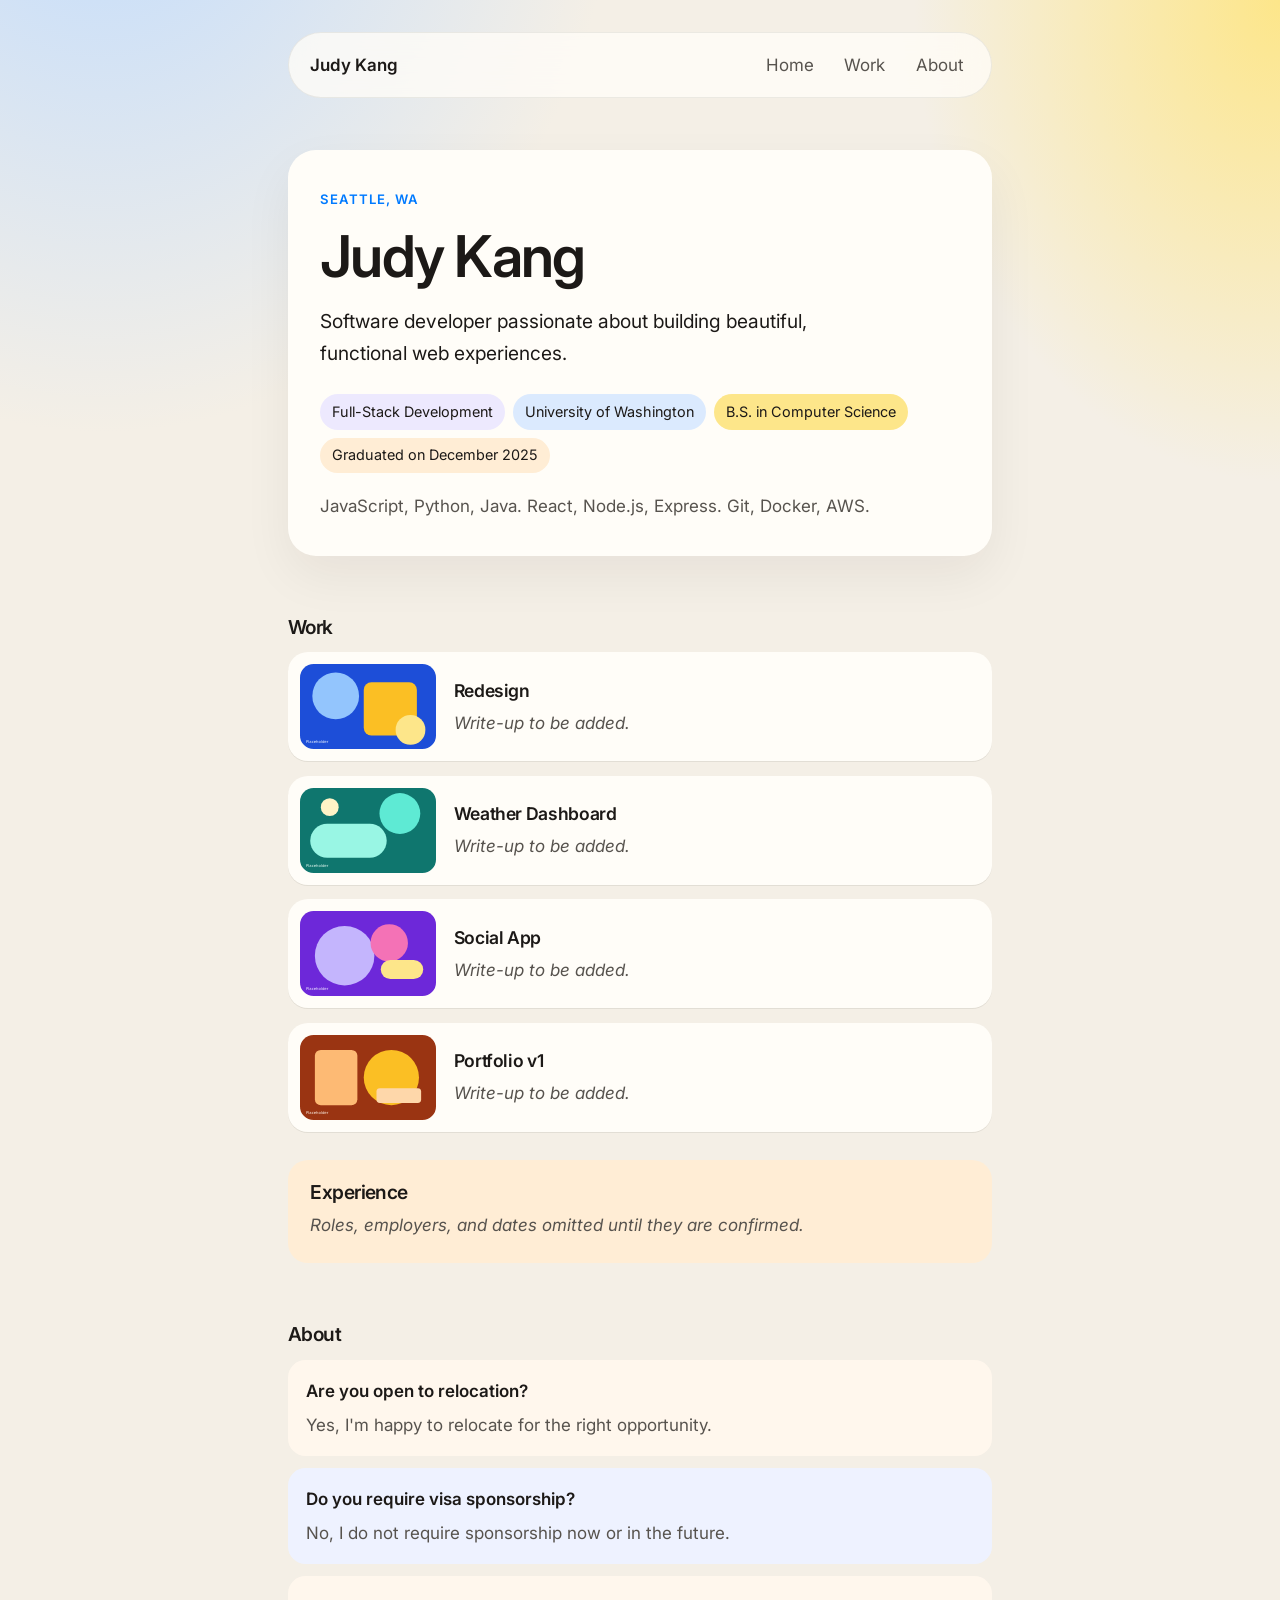
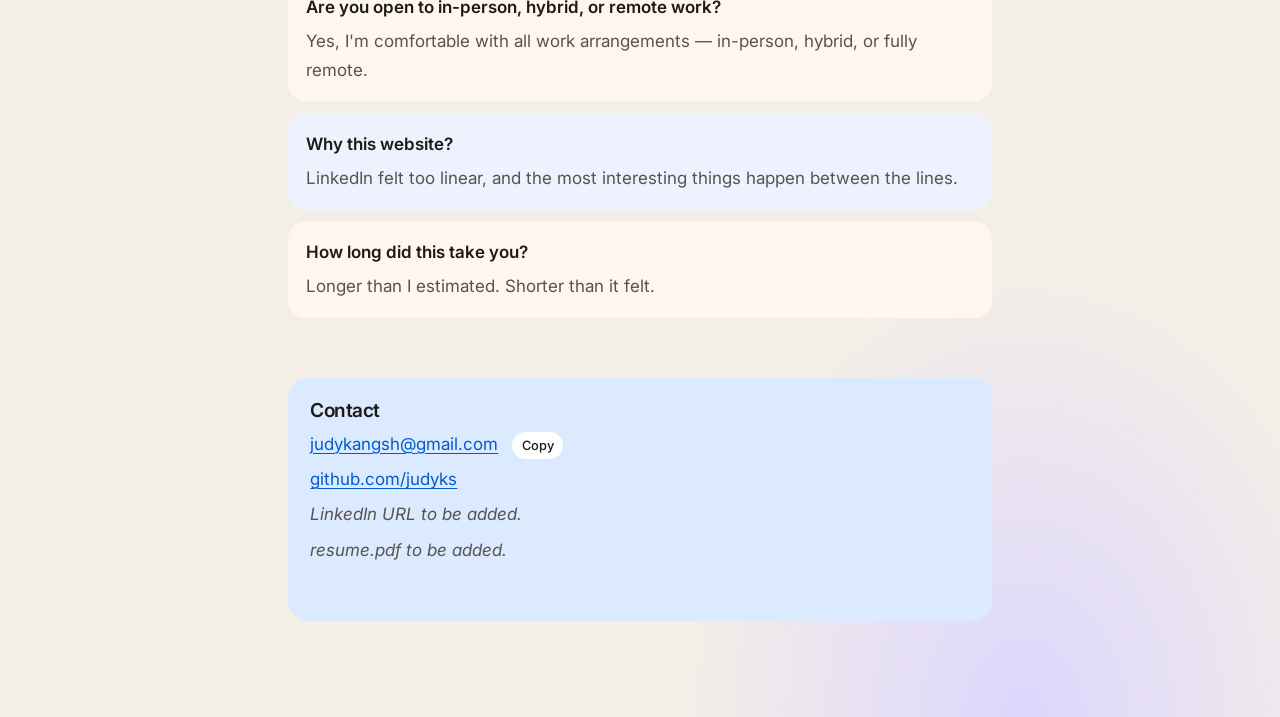
==== index.html @ c310ac26 "Warm the editorial page with color, motion, and local placeholders Add abstract local SVGs (labeled " ====
<!DOCTYPE html>
<html lang="en">
<head>
  <meta charset="UTF-8">
  <meta name="viewport" content="width=device-width, initial-scale=1.0">
  <meta name="description" content="Judy Kang — Software developer passionate about building beautiful, functional web experiences.">
  <meta property="og:title" content="Judy Kang">
  <meta property="og:description" content="Software developer passionate about building beautiful, functional web experiences.">
  <meta property="og:type" content="website">
  <link rel="icon" href="data:image/svg+xml,<svg xmlns='http://www.w3.org/2000/svg' viewBox='0 0 100 100'><text y='.82em' font-size='88' font-family='system-ui,sans-serif'>J</text></svg>">
  <title>Judy Kang</title>
  <link rel="preconnect" href="https://fonts.googleapis.com">
  <link rel="preconnect" href="https://fonts.gstatic.com" crossorigin>
  <link href="https://fonts.googleapis.com/css2?family=Inter:wght@400;500;600&display=swap" rel="stylesheet">
  <link rel="stylesheet" href="style.css">
</head>
<body>
  <a class="skip-link" href="#main">Skip to content</a>
  <div class="page-shell">
    <header class="site-header">
      <a class="site-logo" href="#home">Judy Kang</a>
      <nav class="site-nav" aria-label="Primary">
        <a href="#home">Home</a>
        <a href="#work">Work</a>
        <a href="#about">About</a>
      </nav>
    </header>

    <main id="main">
      <section id="home" class="section hero" aria-labelledby="hero-name">
        <p class="eyebrow">Seattle, WA</p>
        <h1 id="hero-name">Judy Kang</h1>
        <p class="lede">Software developer passionate about building beautiful, functional web experiences.</p>
        <ul class="chips" aria-label="Focus and education">
          <li>Full-Stack Development</li>
          <li>University of Washington</li>
          <li>B.S. in Computer Science</li>
          <li>Graduated on December 2025</li>
        </ul>
        <p class="bio-line">JavaScript, Python, Java. React, Node.js, Express. Git, Docker, AWS.</p>
      </section>

      <section id="work" class="section" aria-labelledby="work-heading">
        <h2 id="work-heading">Work</h2>
        <ul class="project-list">
          <li>
            <a class="project-row" href="projects/redesign.html">
              <img src="images/placeholder-redesign.svg" alt="Placeholder for Redesign" width="640" height="400">
              <span>
                <strong>Redesign</strong>
                <em class="empty-slot">Write-up to be added.</em>
              </span>
            </a>
          </li>
          <li>
            <a class="project-row" href="projects/weather-dashboard.html">
              <img src="images/placeholder-weather.svg" alt="Placeholder for Weather Dashboard" width="640" height="400">
              <span>
                <strong>Weather Dashboard</strong>
                <em class="empty-slot">Write-up to be added.</em>
              </span>
            </a>
          </li>
          <li>
            <a class="project-row" href="projects/social-app.html">
              <img src="images/placeholder-social.svg" alt="Placeholder for Social App" width="640" height="400">
              <span>
                <strong>Social App</strong>
                <em class="empty-slot">Write-up to be added.</em>
              </span>
            </a>
          </li>
          <li>
            <a class="project-row" href="projects/portfolio-v1.html">
              <img src="images/placeholder-portfolio.svg" alt="Placeholder for Portfolio v1" width="640" height="400">
              <span>
                <strong>Portfolio v1</strong>
                <em class="empty-slot">Write-up to be added.</em>
              </span>
            </a>
          </li>
        </ul>

        <div id="experience" class="panel panel-amber">
          <h2>Experience</h2>
          <p class="empty-slot">Roles, employers, and dates omitted until they are confirmed.</p>
        </div>
      </section>

      <section id="about" class="section" aria-labelledby="about-heading">
        <h2 id="about-heading">About</h2>
        <dl class="faq">
          <div>
            <dt>Are you open to relocation?</dt>
            <dd>Yes, I'm happy to relocate for the right opportunity.</dd>
          </div>
          <div>
            <dt>Do you require visa sponsorship?</dt>
            <dd>No, I do not require sponsorship now or in the future.</dd>
          </div>
          <div>
            <dt>Are you open to in-person, hybrid, or remote work?</dt>
            <dd>Yes, I'm comfortable with all work arrangements — in-person, hybrid, or fully remote.</dd>
          </div>
          <div>
            <dt>Why this website?</dt>
            <dd>LinkedIn felt too linear, and the most interesting things happen between the lines.</dd>
          </div>
          <div>
            <dt>How long did this take you?</dt>
            <dd>Longer than I estimated. Shorter than it felt.</dd>
          </div>
        </dl>
      </section>

      <section id="contact" class="section" aria-labelledby="contact-heading">
        <div class="panel panel-blue">
          <h2 id="contact-heading">Contact</h2>
          <p>
            <a href="mailto:judykangsh@gmail.com">judykangsh@gmail.com</a>
            <button type="button" class="copy-btn" data-copy="judykangsh@gmail.com">Copy</button>
          </p>
          <p><a href="https://github.com/judyks">github.com/judyks</a></p>
          <p class="empty-slot">LinkedIn URL to be added.</p>
          <p class="empty-slot">resume.pdf to be added.</p>
          <p class="copy-status" id="copy-status" role="status" aria-live="polite"></p>
        </div>
      </section>
    </main>
  </div>
  <script src="script.js"></script>
</body>
</html>
---- style.css ----
:root {
  --bg: #f4efe6;
  --paper: #fffdf8;
  --ink: #1c1917;
  --muted: #57534e;
  --accent: #007aff;
  --slot: #57534e;
  --line: rgba(28, 25, 23, 0.08);
  --page: 44rem;
  --blue: #dbeafe;
  --gold: #fde68a;
  --lilac: #ede9fe;
  --peach: #ffedd5;
}

*,
*::before,
*::after {
  box-sizing: border-box;
}

html {
  scroll-behavior: smooth;
  scroll-padding-top: 1.5rem;
}

body {
  margin: 0;
  min-height: 100vh;
  color: var(--ink);
  background:
    radial-gradient(ellipse 70% 46% at 8% -8%, #bfdbfe 0%, transparent 58%),
    radial-gradient(ellipse 55% 40% at 100% 0%, #fde68a 0%, transparent 52%),
    radial-gradient(ellipse 50% 36% at 80% 100%, #ddd6fe 0%, transparent 55%),
    var(--bg);
  font-family: Inter, -apple-system, BlinkMacSystemFont, "Segoe UI", system-ui, sans-serif;
  font-size: 1.0625rem;
  font-weight: 400;
  line-height: 1.7;
  -webkit-font-smoothing: antialiased;
}

.page-shell {
  width: min(var(--page), calc(100% - 2.5rem));
  margin: 0 auto;
  padding: 2rem 0 6rem;
}

a {
  color: var(--accent);
  text-decoration-thickness: 1px;
  text-underline-offset: 0.16em;
}

a:hover {
  text-decoration-thickness: 2px;
}

:focus-visible {
  outline: 2px solid var(--accent);
  outline-offset: 3px;
}

.skip-link {
  position: absolute;
  left: 1rem;
  top: 0;
  z-index: 20;
  padding: 0.4rem 0.65rem;
  background: var(--paper);
  color: var(--ink);
  transform: translateY(-160%);
}

.skip-link:focus {
  transform: translateY(0.75rem);
}

.site-header {
  display: flex;
  align-items: center;
  justify-content: space-between;
  gap: 1rem 1.5rem;
  margin-bottom: 3.25rem;
  padding: 0.7rem 0.85rem;
  border: 1px solid var(--line);
  border-radius: 999px;
  background: rgba(255, 253, 248, 0.78);
  backdrop-filter: blur(16px);
}

.site-logo {
  padding-left: 0.45rem;
  color: var(--ink);
  font-weight: 600;
  text-decoration: none;
}

.site-logo:hover {
  color: var(--accent);
}

.site-nav {
  display: flex;
  flex-wrap: wrap;
  gap: 0.2rem;
}

.site-nav a {
  padding: 0.4rem 0.85rem;
  border-radius: 999px;
  color: var(--muted);
  text-decoration: none;
}

.site-nav a:hover,
.site-nav a[aria-current="page"] {
  background: var(--blue);
  color: var(--ink);
}

.section + .section {
  margin-top: 3.75rem;
}

h1,
h2 {
  margin: 0 0 0.85rem;
  font-size: 1.2rem;
  font-weight: 600;
  letter-spacing: -0.03em;
  line-height: 1.2;
}

h1 {
  font-size: clamp(2.4rem, 7vw, 3.6rem);
}

.hero {
  padding: 2.4rem 2rem 2.2rem;
  border-radius: 1.75rem;
  background:
    linear-gradient(180deg, rgba(255, 253, 248, 0.4), rgba(255, 253, 248, 0.9)),
    var(--paper);
  box-shadow: 0 20px 50px rgba(28, 25, 23, 0.06);
}

.eyebrow {
  margin: 0 0 0.7rem;
  color: var(--accent);
  font-size: 0.82rem;
  font-weight: 600;
  letter-spacing: 0.08em;
  text-transform: uppercase;
}

.lede {
  margin: 0 0 1.5rem;
  max-width: 32rem;
  font-size: 1.2rem;
}

.chips {
  display: flex;
  flex-wrap: wrap;
  gap: 0.5rem;
  margin: 0 0 1.15rem;
  padding: 0;
  list-style: none;
}

.chips li {
  padding: 0.35rem 0.75rem;
  border-radius: 999px;
  background: var(--lilac);
  color: var(--ink);
  font-size: 0.9rem;
}

.chips li:nth-child(2) {
  background: var(--blue);
}

.chips li:nth-child(3) {
  background: var(--gold);
}

.chips li:nth-child(4) {
  background: var(--peach);
}

.bio-line {
  margin: 0;
  color: var(--muted);
}

.project-list {
  list-style: none;
  display: grid;
  gap: 0.9rem;
  margin: 0 0 1.75rem;
  padding: 0;
}

.project-row {
  display: grid;
  grid-template-columns: 8.5rem minmax(0, 1fr);
  gap: 1.1rem;
  align-items: center;
  padding: 0.75rem;
  border-radius: 1.25rem;
  background: var(--paper);
  box-shadow: 0 1px 0 var(--line);
  text-decoration: none;
  color: inherit;
}

.project-row img {
  display: block;
  width: 100%;
  height: auto;
  aspect-ratio: 8 / 5;
  object-fit: cover;
  border-radius: 0.85rem;
  overflow: hidden;
}

.project-row strong {
  display: block;
  font-size: 1.1rem;
  font-weight: 600;
  letter-spacing: -0.02em;
}

.project-row .empty-slot {
  display: block;
  margin-top: 0.2rem;
}

.project-row:hover {
  text-decoration: none;
}

.empty-slot {
  margin: 0;
  color: var(--slot);
  font-style: italic;
  font-weight: 400;
}

.panel {
  padding: 1.35rem 1.4rem 1.45rem;
  border-radius: 1.25rem;
}

.panel h2 {
  margin-bottom: 0.45rem;
}

.panel-amber {
  background: var(--peach);
}

.panel-blue {
  background: var(--blue);
}

.panel-blue a {
  color: #005bcc;
}

.faq {
  display: grid;
  gap: 0.75rem;
  margin: 0;
}

.faq > div {
  padding: 1.05rem 1.15rem;
  border-radius: 1.1rem;
  background: var(--paper);
}

.faq > div:nth-child(odd) {
  background: #fff7ed;
}

.faq > div:nth-child(even) {
  background: #eef2ff;
}

.faq dt {
  margin: 0 0 0.3rem;
  font-weight: 600;
}

.faq dd {
  margin: 0;
  color: var(--muted);
}

#contact p {
  margin: 0 0 0.4rem;
}

.copy-btn {
  margin-left: 0.55rem;
  padding: 0.15rem 0.6rem;
  border: 0;
  border-radius: 999px;
  background: #fff;
  color: var(--ink);
  font: inherit;
  font-size: 0.8rem;
  font-weight: 500;
  cursor: pointer;
}

.copy-btn:hover,
.copy-btn.copied {
  background: var(--gold);
}

.copy-status {
  min-height: 1.4em;
  margin-top: 0.65rem;
  color: var(--muted);
  font-size: 0.9rem;
}

.project-page .kicker {
  margin: 0 0 0.65rem;
  color: var(--muted);
  font-size: 0.9rem;
}

.project-page .kicker a {
  color: inherit;
  text-decoration: none;
}

.project-page .kicker a:hover {
  color: var(--accent);
}

.project-hero {
  overflow: hidden;
  margin: 0 0 1.5rem;
  border-radius: 1.35rem;
  box-shadow: 0 16px 40px rgba(28, 25, 23, 0.08);
}

.project-hero img {
  display: block;
  width: 100%;
  height: auto;
}

.back-link {
  display: inline-block;
  margin-top: 2rem;
}

@media (max-width: 640px) {
  .page-shell {
    width: min(var(--page), calc(100% - 1.5rem));
    padding-top: 1.15rem;
  }

  .site-header {
    padding: 0.55rem 0.6rem;
    margin-bottom: 1.75rem;
  }

  .hero {
    padding: 1.5rem 1.15rem 1.4rem;
  }

  .project-row {
    grid-template-columns: 1fr;
  }

  .section + .section {
    margin-top: 2.5rem;
  }
}

@media (prefers-reduced-motion: no-preference) {
  @view-transition {
    navigation: auto;
  }

  ::view-transition-old(root) {
    animation: fade-out 180ms ease both;
  }

  ::view-transition-new(root) {
    animation: fade-in 280ms ease both;
  }

  body.page-enter .hero,
  body.page-enter .section,
  body.page-enter .project-page {
    animation: rise 0.65s ease both;
  }

  body.page-enter #work {
    animation-delay: 0.08s;
  }

  body.page-enter #about {
    animation-delay: 0.14s;
  }

  body.page-enter #contact {
    animation-delay: 0.2s;
  }

  body.page-leave {
    animation: fade-out 160ms ease forwards;
  }

  .project-row {
    transition: transform 0.28s ease, box-shadow 0.28s ease;
  }

  .project-row:hover {
    transform: translateY(-4px);
    box-shadow: 0 16px 32px rgba(28, 25, 23, 0.1);
  }

  .project-row img {
    transition: transform 0.45s ease;
  }

  .project-row:hover img {
    transform: scale(1.04);
  }
}

@media (prefers-reduced-motion: reduce) {
  html {
    scroll-behavior: auto;
  }

  *,
  *::before,
  *::after {
    animation: none !important;
    transition: none !important;
  }
}

@keyframes rise {
  from {
    opacity: 0;
    transform: translateY(16px);
  }

  to {
    opacity: 1;
    transform: none;
  }
}

@keyframes fade-in {
  from {
    opacity: 0;
  }

  to {
    opacity: 1;
  }
}

@keyframes fade-out {
  from {
    opacity: 1;
  }

  to {
    opacity: 0;
  }
}
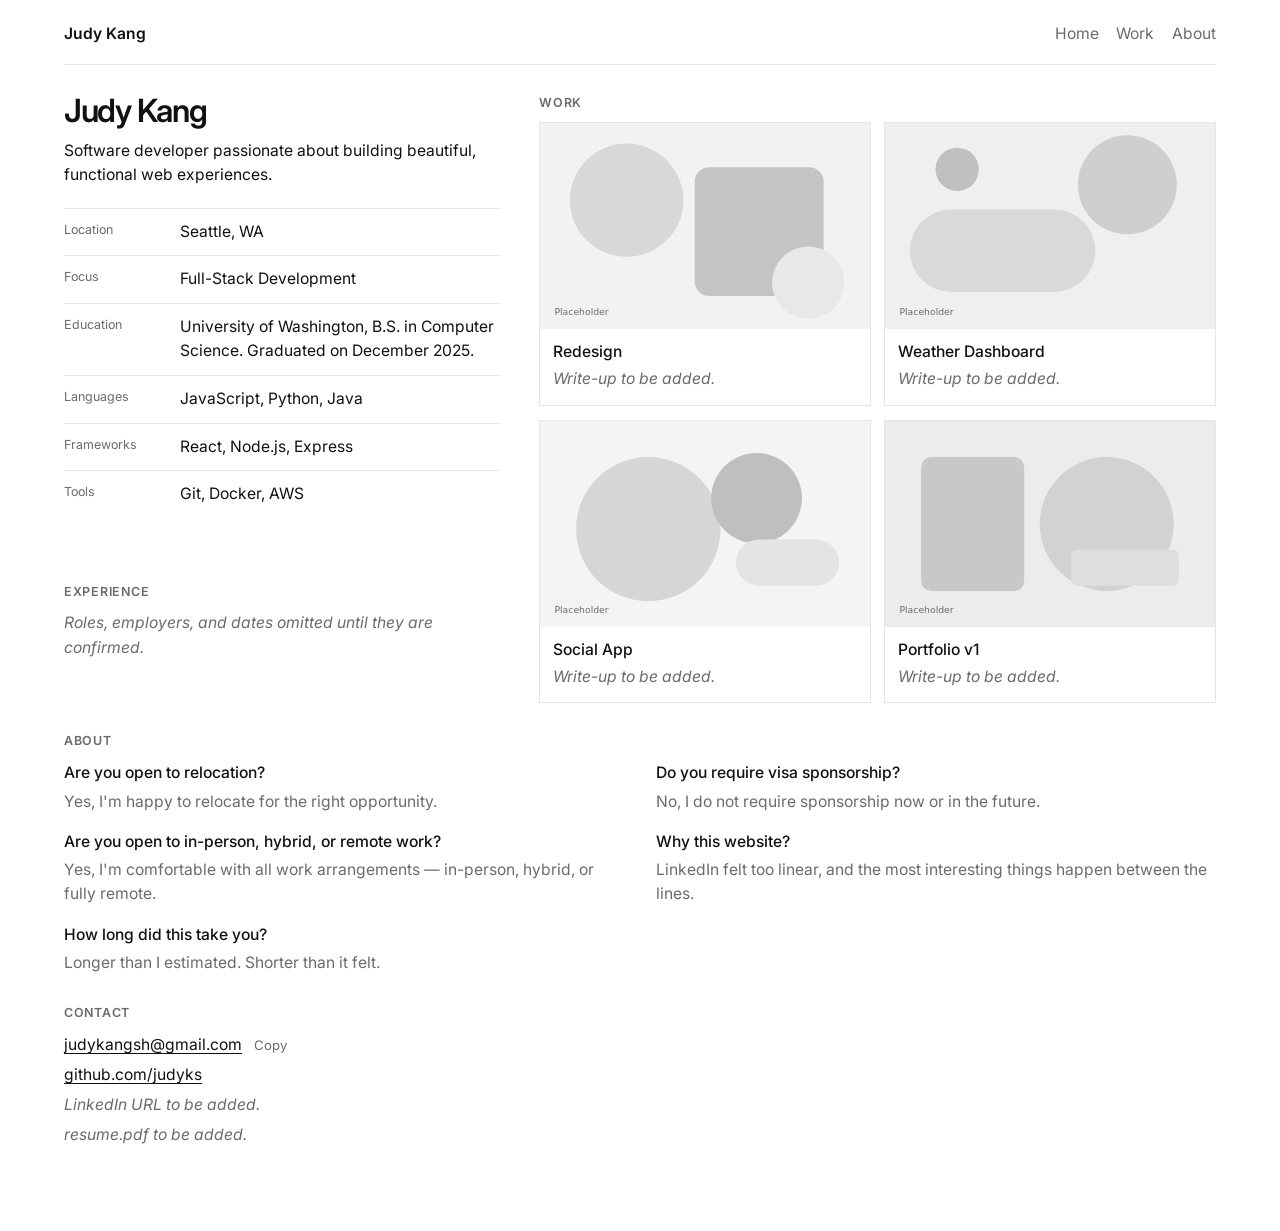
==== commit dd61e6b6: "Restyle the editorial page as a grey dashboard Use a two-column layout and a white/grey palette clos" ====
--- a/index.html
+++ b/index.html
@@ -16,118 +16,134 @@
 </head>
 <body>
   <a class="skip-link" href="#main">Skip to content</a>
-  <div class="page-shell">
-    <header class="site-header">
-      <a class="site-logo" href="#home">Judy Kang</a>
-      <nav class="site-nav" aria-label="Primary">
-        <a href="#home">Home</a>
-        <a href="#work">Work</a>
-        <a href="#about">About</a>
-      </nav>
-    </header>
 
-    <main id="main">
-      <section id="home" class="section hero" aria-labelledby="hero-name">
-        <p class="eyebrow">Seattle, WA</p>
-        <h1 id="hero-name">Judy Kang</h1>
-        <p class="lede">Software developer passionate about building beautiful, functional web experiences.</p>
-        <ul class="chips" aria-label="Focus and education">
-          <li>Full-Stack Development</li>
-          <li>University of Washington</li>
-          <li>B.S. in Computer Science</li>
-          <li>Graduated on December 2025</li>
-        </ul>
-        <p class="bio-line">JavaScript, Python, Java. React, Node.js, Express. Git, Docker, AWS.</p>
-      </section>
+  <header class="site-header">
+    <a class="site-logo" href="#home">Judy Kang</a>
+    <nav class="site-nav" aria-label="Primary">
+      <a href="#home">Home</a>
+      <a href="#work">Work</a>
+      <a href="#about">About</a>
+    </nav>
+  </header>
 
-      <section id="work" class="section" aria-labelledby="work-heading">
-        <h2 id="work-heading">Work</h2>
-        <ul class="project-list">
-          <li>
-            <a class="project-row" href="projects/redesign.html">
-              <img src="images/placeholder-redesign.svg" alt="Placeholder for Redesign" width="640" height="400">
-              <span>
-                <strong>Redesign</strong>
-                <em class="empty-slot">Write-up to be added.</em>
-              </span>
-            </a>
-          </li>
-          <li>
-            <a class="project-row" href="projects/weather-dashboard.html">
-              <img src="images/placeholder-weather.svg" alt="Placeholder for Weather Dashboard" width="640" height="400">
-              <span>
-                <strong>Weather Dashboard</strong>
-                <em class="empty-slot">Write-up to be added.</em>
-              </span>
-            </a>
-          </li>
-          <li>
-            <a class="project-row" href="projects/social-app.html">
-              <img src="images/placeholder-social.svg" alt="Placeholder for Social App" width="640" height="400">
-              <span>
-                <strong>Social App</strong>
-                <em class="empty-slot">Write-up to be added.</em>
-              </span>
-            </a>
-          </li>
-          <li>
-            <a class="project-row" href="projects/portfolio-v1.html">
-              <img src="images/placeholder-portfolio.svg" alt="Placeholder for Portfolio v1" width="640" height="400">
-              <span>
-                <strong>Portfolio v1</strong>
-                <em class="empty-slot">Write-up to be added.</em>
-              </span>
-            </a>
-          </li>
-        </ul>
+  <main id="main" class="dash">
+    <section id="home" class="dash-intro" aria-labelledby="hero-name">
+      <h1 id="hero-name">Judy Kang</h1>
+      <p class="lede">Software developer passionate about building beautiful, functional web experiences.</p>
+      <dl class="facts">
+        <div>
+          <dt>Location</dt>
+          <dd>Seattle, WA</dd>
+        </div>
+        <div>
+          <dt>Focus</dt>
+          <dd>Full-Stack Development</dd>
+        </div>
+        <div>
+          <dt>Education</dt>
+          <dd>University of Washington, B.S. in Computer Science. Graduated on December 2025.</dd>
+        </div>
+        <div>
+          <dt>Languages</dt>
+          <dd>JavaScript, Python, Java</dd>
+        </div>
+        <div>
+          <dt>Frameworks</dt>
+          <dd>React, Node.js, Express</dd>
+        </div>
+        <div>
+          <dt>Tools</dt>
+          <dd>Git, Docker, AWS</dd>
+        </div>
+      </dl>
+    </section>
 
-        <div id="experience" class="panel panel-amber">
-          <h2>Experience</h2>
-          <p class="empty-slot">Roles, employers, and dates omitted until they are confirmed.</p>
+    <section id="work" class="dash-work" aria-labelledby="work-heading">
+      <h2 id="work-heading">Work</h2>
+      <ul class="project-grid">
+        <li>
+          <a class="project-tile" href="projects/redesign.html">
+            <img src="images/placeholder-redesign.svg" alt="Placeholder for Redesign" width="640" height="400">
+            <span>
+              <strong>Redesign</strong>
+              <em class="empty-slot">Write-up to be added.</em>
+            </span>
+          </a>
+        </li>
+        <li>
+          <a class="project-tile" href="projects/weather-dashboard.html">
+            <img src="images/placeholder-weather.svg" alt="Placeholder for Weather Dashboard" width="640" height="400">
+            <span>
+              <strong>Weather Dashboard</strong>
+              <em class="empty-slot">Write-up to be added.</em>
+            </span>
+          </a>
+        </li>
+        <li>
+          <a class="project-tile" href="projects/social-app.html">
+            <img src="images/placeholder-social.svg" alt="Placeholder for Social App" width="640" height="400">
+            <span>
+              <strong>Social App</strong>
+              <em class="empty-slot">Write-up to be added.</em>
+            </span>
+          </a>
+        </li>
+        <li>
+          <a class="project-tile" href="projects/portfolio-v1.html">
+            <img src="images/placeholder-portfolio.svg" alt="Placeholder for Portfolio v1" width="640" height="400">
+            <span>
+              <strong>Portfolio v1</strong>
+              <em class="empty-slot">Write-up to be added.</em>
+            </span>
+          </a>
+        </li>
+      </ul>
+    </section>
+
+    <section id="experience" class="dash-slot" aria-labelledby="experience-heading">
+      <h2 id="experience-heading">Experience</h2>
+      <p class="empty-slot">Roles, employers, and dates omitted until they are confirmed.</p>
+    </section>
+
+    <section id="about" class="dash-about" aria-labelledby="about-heading">
+      <h2 id="about-heading">About</h2>
+      <dl class="faq">
+        <div>
+          <dt>Are you open to relocation?</dt>
+          <dd>Yes, I'm happy to relocate for the right opportunity.</dd>
         </div>
-      </section>
+        <div>
+          <dt>Do you require visa sponsorship?</dt>
+          <dd>No, I do not require sponsorship now or in the future.</dd>
+        </div>
+        <div>
+          <dt>Are you open to in-person, hybrid, or remote work?</dt>
+          <dd>Yes, I'm comfortable with all work arrangements — in-person, hybrid, or fully remote.</dd>
+        </div>
+        <div>
+          <dt>Why this website?</dt>
+          <dd>LinkedIn felt too linear, and the most interesting things happen between the lines.</dd>
+        </div>
+        <div>
+          <dt>How long did this take you?</dt>
+          <dd>Longer than I estimated. Shorter than it felt.</dd>
+        </div>
+      </dl>
+    </section>
 
-      <section id="about" class="section" aria-labelledby="about-heading">
-        <h2 id="about-heading">About</h2>
-        <dl class="faq">
-          <div>
-            <dt>Are you open to relocation?</dt>
-            <dd>Yes, I'm happy to relocate for the right opportunity.</dd>
-          </div>
-          <div>
-            <dt>Do you require visa sponsorship?</dt>
-            <dd>No, I do not require sponsorship now or in the future.</dd>
-          </div>
-          <div>
-            <dt>Are you open to in-person, hybrid, or remote work?</dt>
-            <dd>Yes, I'm comfortable with all work arrangements — in-person, hybrid, or fully remote.</dd>
-          </div>
-          <div>
-            <dt>Why this website?</dt>
-            <dd>LinkedIn felt too linear, and the most interesting things happen between the lines.</dd>
-          </div>
-          <div>
-            <dt>How long did this take you?</dt>
-            <dd>Longer than I estimated. Shorter than it felt.</dd>
-          </div>
-        </dl>
-      </section>
+    <section id="contact" class="dash-contact" aria-labelledby="contact-heading">
+      <h2 id="contact-heading">Contact</h2>
+      <p>
+        <a href="mailto:judykangsh@gmail.com">judykangsh@gmail.com</a>
+        <button type="button" class="copy-btn" data-copy="judykangsh@gmail.com">Copy</button>
+      </p>
+      <p><a href="https://github.com/judyks">github.com/judyks</a></p>
+      <p class="empty-slot">LinkedIn URL to be added.</p>
+      <p class="empty-slot">resume.pdf to be added.</p>
+      <p class="copy-status" id="copy-status" role="status" aria-live="polite"></p>
+    </section>
+  </main>
 
-      <section id="contact" class="section" aria-labelledby="contact-heading">
-        <div class="panel panel-blue">
-          <h2 id="contact-heading">Contact</h2>
-          <p>
-            <a href="mailto:judykangsh@gmail.com">judykangsh@gmail.com</a>
-            <button type="button" class="copy-btn" data-copy="judykangsh@gmail.com">Copy</button>
-          </p>
-          <p><a href="https://github.com/judyks">github.com/judyks</a></p>
-          <p class="empty-slot">LinkedIn URL to be added.</p>
-          <p class="empty-slot">resume.pdf to be added.</p>
-          <p class="copy-status" id="copy-status" role="status" aria-live="polite"></p>
-        </div>
-      </section>
-    </main>
-  </div>
   <script src="script.js"></script>
 </body>
 </html>
--- a/style.css
+++ b/style.css
@@ -1,16 +1,10 @@
 :root {
-  --bg: #f4efe6;
-  --paper: #fffdf8;
-  --ink: #1c1917;
-  --muted: #57534e;
-  --accent: #007aff;
-  --slot: #57534e;
-  --line: rgba(28, 25, 23, 0.08);
-  --page: 44rem;
-  --blue: #dbeafe;
-  --gold: #fde68a;
-  --lilac: #ede9fe;
-  --peach: #ffedd5;
+  --bg: #ffffff;
+  --ink: #111111;
+  --muted: #6b6b6b;
+  --line: #e6e6e6;
+  --soft: #f5f5f5;
+  --slot: #6b6b6b;
 }
 
 *,
@@ -21,43 +15,32 @@
 
 html {
   scroll-behavior: smooth;
-  scroll-padding-top: 1.5rem;
+  scroll-padding-top: 1.25rem;
 }
 
 body {
   margin: 0;
   min-height: 100vh;
   color: var(--ink);
-  background:
-    radial-gradient(ellipse 70% 46% at 8% -8%, #bfdbfe 0%, transparent 58%),
-    radial-gradient(ellipse 55% 40% at 100% 0%, #fde68a 0%, transparent 52%),
-    radial-gradient(ellipse 50% 36% at 80% 100%, #ddd6fe 0%, transparent 55%),
-    var(--bg);
+  background: var(--bg);
   font-family: Inter, -apple-system, BlinkMacSystemFont, "Segoe UI", system-ui, sans-serif;
-  font-size: 1.0625rem;
-  font-weight: 400;
-  line-height: 1.7;
+  font-size: 0.98rem;
+  line-height: 1.55;
   -webkit-font-smoothing: antialiased;
 }
 
-.page-shell {
-  width: min(var(--page), calc(100% - 2.5rem));
-  margin: 0 auto;
-  padding: 2rem 0 6rem;
-}
-
 a {
-  color: var(--accent);
+  color: var(--ink);
   text-decoration-thickness: 1px;
   text-underline-offset: 0.16em;
 }
 
 a:hover {
-  text-decoration-thickness: 2px;
+  color: var(--muted);
 }
 
 :focus-visible {
-  outline: 2px solid var(--accent);
+  outline: 2px solid var(--ink);
   outline-offset: 3px;
 }
 
@@ -67,7 +50,7 @@
   top: 0;
   z-index: 20;
   padding: 0.4rem 0.65rem;
-  background: var(--paper);
+  background: var(--bg);
   color: var(--ink);
   transform: translateY(-160%);
 }
@@ -78,167 +61,144 @@
 
 .site-header {
   display: flex;
-  align-items: center;
+  align-items: baseline;
   justify-content: space-between;
-  gap: 1rem 1.5rem;
-  margin-bottom: 3.25rem;
-  padding: 0.7rem 0.85rem;
-  border: 1px solid var(--line);
-  border-radius: 999px;
-  background: rgba(255, 253, 248, 0.78);
-  backdrop-filter: blur(16px);
+  gap: 1rem;
+  width: min(72rem, calc(100% - 3rem));
+  margin: 0 auto;
+  padding: 1.35rem 0 1.1rem;
+  border-bottom: 1px solid var(--line);
 }
 
 .site-logo {
-  padding-left: 0.45rem;
-  color: var(--ink);
   font-weight: 600;
   text-decoration: none;
-}
-
-.site-logo:hover {
-  color: var(--accent);
 }
 
 .site-nav {
   display: flex;
   flex-wrap: wrap;
-  gap: 0.2rem;
+  gap: 1.1rem;
 }
 
 .site-nav a {
-  padding: 0.4rem 0.85rem;
-  border-radius: 999px;
   color: var(--muted);
   text-decoration: none;
 }
 
 .site-nav a:hover,
 .site-nav a[aria-current="page"] {
-  background: var(--blue);
-  color: var(--ink);
-}
-
-.section + .section {
-  margin-top: 3.75rem;
-}
+  color: var(--ink);
+}
+
+.dash {
+  width: min(72rem, calc(100% - 3rem));
+  margin: 0 auto;
+  padding: 1.75rem 0 3.5rem;
+  display: grid;
+  grid-template-columns: minmax(16rem, 0.9fr) minmax(0, 1.4fr);
+  grid-template-areas:
+    "intro work"
+    "experience work"
+    "about about"
+    "contact contact";
+  gap: 1.75rem 2.5rem;
+  align-items: start;
+}
+
+.dash-intro { grid-area: intro; }
+.dash-work { grid-area: work; }
+.dash-slot { grid-area: experience; }
+.dash-about { grid-area: about; }
+.dash-contact { grid-area: contact; }
 
 h1,
 h2 {
-  margin: 0 0 0.85rem;
-  font-size: 1.2rem;
+  margin: 0 0 0.65rem;
+  font-size: 0.78rem;
   font-weight: 600;
-  letter-spacing: -0.03em;
-  line-height: 1.2;
+  letter-spacing: 0.06em;
+  text-transform: uppercase;
+  color: var(--muted);
 }
 
 h1 {
-  font-size: clamp(2.4rem, 7vw, 3.6rem);
-}
-
-.hero {
-  padding: 2.4rem 2rem 2.2rem;
-  border-radius: 1.75rem;
-  background:
-    linear-gradient(180deg, rgba(255, 253, 248, 0.4), rgba(255, 253, 248, 0.9)),
-    var(--paper);
-  box-shadow: 0 20px 50px rgba(28, 25, 23, 0.06);
-}
-
-.eyebrow {
-  margin: 0 0 0.7rem;
-  color: var(--accent);
-  font-size: 0.82rem;
-  font-weight: 600;
-  letter-spacing: 0.08em;
-  text-transform: uppercase;
+  font-size: 2rem;
+  letter-spacing: -0.04em;
+  text-transform: none;
+  color: var(--ink);
+  line-height: 1.1;
+  margin-bottom: 0.7rem;
 }
 
 .lede {
-  margin: 0 0 1.5rem;
-  max-width: 32rem;
-  font-size: 1.2rem;
-}
-
-.chips {
-  display: flex;
-  flex-wrap: wrap;
-  gap: 0.5rem;
-  margin: 0 0 1.15rem;
+  margin: 0 0 1.25rem;
+  color: var(--ink);
+}
+
+.facts {
+  margin: 0;
+  display: grid;
+  gap: 0.7rem 0;
+}
+
+.facts > div {
+  display: grid;
+  grid-template-columns: 6.5rem minmax(0, 1fr);
+  gap: 0.75rem;
+  padding-top: 0.7rem;
+  border-top: 1px solid var(--line);
+}
+
+.facts dt {
+  margin: 0;
+  color: var(--muted);
+  font-size: 0.78rem;
+}
+
+.facts dd {
+  margin: 0;
+}
+
+.project-grid {
+  list-style: none;
+  margin: 0;
   padding: 0;
-  list-style: none;
-}
-
-.chips li {
-  padding: 0.35rem 0.75rem;
-  border-radius: 999px;
-  background: var(--lilac);
-  color: var(--ink);
-  font-size: 0.9rem;
-}
-
-.chips li:nth-child(2) {
-  background: var(--blue);
-}
-
-.chips li:nth-child(3) {
-  background: var(--gold);
-}
-
-.chips li:nth-child(4) {
-  background: var(--peach);
-}
-
-.bio-line {
-  margin: 0;
-  color: var(--muted);
-}
-
-.project-list {
-  list-style: none;
-  display: grid;
-  gap: 0.9rem;
-  margin: 0 0 1.75rem;
-  padding: 0;
-}
-
-.project-row {
-  display: grid;
-  grid-template-columns: 8.5rem minmax(0, 1fr);
-  gap: 1.1rem;
-  align-items: center;
-  padding: 0.75rem;
-  border-radius: 1.25rem;
-  background: var(--paper);
-  box-shadow: 0 1px 0 var(--line);
+  display: grid;
+  grid-template-columns: 1fr 1fr;
+  gap: 0.85rem;
+}
+
+.project-tile {
+  display: block;
   text-decoration: none;
   color: inherit;
-}
-
-.project-row img {
+  border: 1px solid var(--line);
+  background: var(--bg);
+}
+
+.project-tile img {
   display: block;
   width: 100%;
   height: auto;
   aspect-ratio: 8 / 5;
   object-fit: cover;
-  border-radius: 0.85rem;
-  overflow: hidden;
-}
-
-.project-row strong {
-  display: block;
-  font-size: 1.1rem;
-  font-weight: 600;
-  letter-spacing: -0.02em;
-}
-
-.project-row .empty-slot {
-  display: block;
-  margin-top: 0.2rem;
-}
-
-.project-row:hover {
-  text-decoration: none;
+  background: var(--soft);
+}
+
+.project-tile span {
+  display: block;
+  padding: 0.7rem 0.8rem 0.85rem;
+}
+
+.project-tile strong {
+  display: block;
+  font-weight: 500;
+}
+
+.project-tile .empty-slot {
+  display: block;
+  margin-top: 0.15rem;
 }
 
 .empty-slot {
@@ -248,50 +208,20 @@
   font-weight: 400;
 }
 
-.panel {
-  padding: 1.35rem 1.4rem 1.45rem;
-  border-radius: 1.25rem;
-}
-
-.panel h2 {
-  margin-bottom: 0.45rem;
-}
-
-.panel-amber {
-  background: var(--peach);
-}
-
-.panel-blue {
-  background: var(--blue);
-}
-
-.panel-blue a {
-  color: #005bcc;
+.dash-slot {
+  padding-top: 0.2rem;
 }
 
 .faq {
-  display: grid;
-  gap: 0.75rem;
-  margin: 0;
-}
-
-.faq > div {
-  padding: 1.05rem 1.15rem;
-  border-radius: 1.1rem;
-  background: var(--paper);
-}
-
-.faq > div:nth-child(odd) {
-  background: #fff7ed;
-}
-
-.faq > div:nth-child(even) {
-  background: #eef2ff;
+  margin: 0;
+  display: grid;
+  grid-template-columns: 1fr 1fr;
+  gap: 1rem 2rem;
 }
 
 .faq dt {
-  margin: 0 0 0.3rem;
-  font-weight: 600;
+  margin: 0 0 0.25rem;
+  font-weight: 500;
 }
 
 .faq dd {
@@ -299,39 +229,43 @@
   color: var(--muted);
 }
 
-#contact p {
-  margin: 0 0 0.4rem;
+.dash-contact p {
+  margin: 0 0 0.35rem;
 }
 
 .copy-btn {
-  margin-left: 0.55rem;
-  padding: 0.15rem 0.6rem;
+  margin-left: 0.5rem;
+  padding: 0;
   border: 0;
-  border-radius: 999px;
-  background: #fff;
-  color: var(--ink);
+  background: none;
+  color: var(--muted);
   font: inherit;
-  font-size: 0.8rem;
-  font-weight: 500;
+  font-size: 0.82rem;
   cursor: pointer;
 }
 
 .copy-btn:hover,
 .copy-btn.copied {
-  background: var(--gold);
+  color: var(--ink);
 }
 
 .copy-status {
-  min-height: 1.4em;
-  margin-top: 0.65rem;
-  color: var(--muted);
-  font-size: 0.9rem;
+  min-height: 1.25em;
+  margin-top: 0.45rem;
+  color: var(--muted);
+  font-size: 0.85rem;
+}
+
+.project-page {
+  width: min(40rem, calc(100% - 3rem));
+  margin: 0 auto;
+  padding: 2rem 0 4rem;
 }
 
 .project-page .kicker {
-  margin: 0 0 0.65rem;
-  color: var(--muted);
-  font-size: 0.9rem;
+  margin: 0 0 0.5rem;
+  color: var(--muted);
+  font-size: 0.85rem;
 }
 
 .project-page .kicker a {
@@ -340,14 +274,16 @@
 }
 
 .project-page .kicker a:hover {
-  color: var(--accent);
+  color: var(--ink);
+}
+
+.project-page h1 {
+  margin-bottom: 1.15rem;
 }
 
 .project-hero {
-  overflow: hidden;
-  margin: 0 0 1.5rem;
-  border-radius: 1.35rem;
-  box-shadow: 0 16px 40px rgba(28, 25, 23, 0.08);
+  margin: 0 0 1.15rem;
+  border: 1px solid var(--line);
 }
 
 .project-hero img {
@@ -358,30 +294,30 @@
 
 .back-link {
   display: inline-block;
-  margin-top: 2rem;
-}
-
-@media (max-width: 640px) {
-  .page-shell {
-    width: min(var(--page), calc(100% - 1.5rem));
-    padding-top: 1.15rem;
-  }
-
-  .site-header {
-    padding: 0.55rem 0.6rem;
-    margin-bottom: 1.75rem;
-  }
-
-  .hero {
-    padding: 1.5rem 1.15rem 1.4rem;
-  }
-
-  .project-row {
+  margin-top: 1.5rem;
+}
+
+@media (max-width: 860px) {
+  .site-header,
+  .dash {
+    width: min(72rem, calc(100% - 2rem));
+  }
+
+  .dash {
     grid-template-columns: 1fr;
-  }
-
-  .section + .section {
-    margin-top: 2.5rem;
+    grid-template-areas:
+      "intro"
+      "work"
+      "experience"
+      "about"
+      "contact";
+    gap: 1.75rem;
+  }
+
+  .project-grid,
+  .faq,
+  .facts > div {
+    grid-template-columns: 1fr;
   }
 }
 
@@ -391,50 +327,29 @@
   }
 
   ::view-transition-old(root) {
-    animation: fade-out 180ms ease both;
+    animation: fade-out 160ms ease both;
   }
 
   ::view-transition-new(root) {
-    animation: fade-in 280ms ease both;
-  }
-
-  body.page-enter .hero,
-  body.page-enter .section,
+    animation: fade-in 240ms ease both;
+  }
+
+  body.page-enter .dash-intro,
+  body.page-enter .dash-work,
   body.page-enter .project-page {
-    animation: rise 0.65s ease both;
-  }
-
-  body.page-enter #work {
-    animation-delay: 0.08s;
-  }
-
-  body.page-enter #about {
-    animation-delay: 0.14s;
-  }
-
-  body.page-enter #contact {
-    animation-delay: 0.2s;
+    animation: rise 0.45s ease;
   }
 
   body.page-leave {
-    animation: fade-out 160ms ease forwards;
-  }
-
-  .project-row {
-    transition: transform 0.28s ease, box-shadow 0.28s ease;
-  }
-
-  .project-row:hover {
-    transform: translateY(-4px);
-    box-shadow: 0 16px 32px rgba(28, 25, 23, 0.1);
-  }
-
-  .project-row img {
-    transition: transform 0.45s ease;
-  }
-
-  .project-row:hover img {
-    transform: scale(1.04);
+    animation: fade-out 140ms ease forwards;
+  }
+
+  .project-tile {
+    transition: border-color 0.2s ease;
+  }
+
+  .project-tile:hover {
+    border-color: #bdbdbd;
   }
 }
 
@@ -453,32 +368,20 @@
 
 @keyframes rise {
   from {
-    opacity: 0;
-    transform: translateY(16px);
+    transform: translateY(8px);
   }
 
   to {
-    opacity: 1;
     transform: none;
   }
 }
 
 @keyframes fade-in {
-  from {
-    opacity: 0;
-  }
-
-  to {
-    opacity: 1;
-  }
+  from { opacity: 0; }
+  to { opacity: 1; }
 }
 
 @keyframes fade-out {
-  from {
-    opacity: 1;
-  }
-
-  to {
-    opacity: 0;
-  }
-}
+  from { opacity: 1; }
+  to { opacity: 0; }
+}
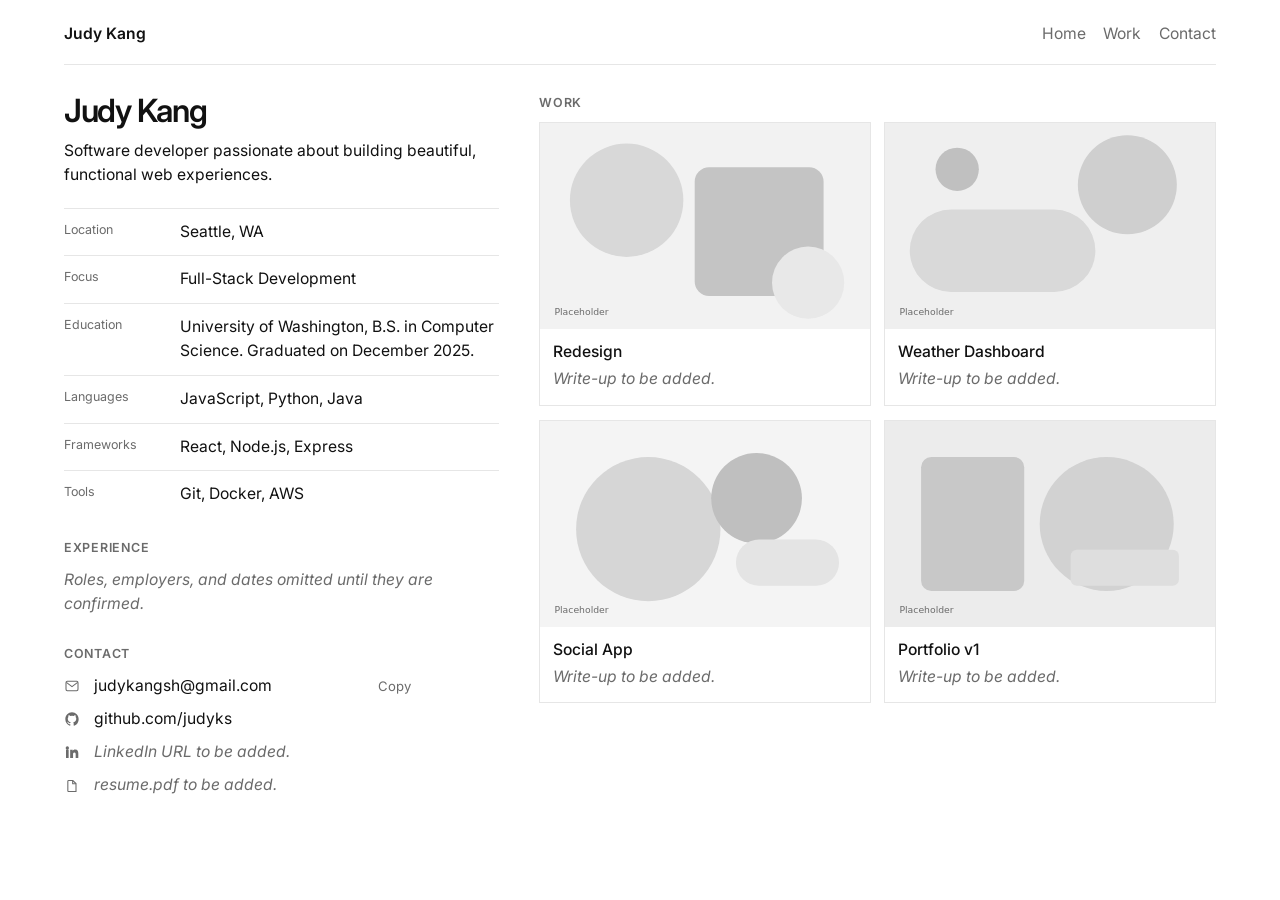
==== commit d1650edf: "Add grey contact icons and drop the About section Keep email, GitHub, and empty LinkedIn/resume slot" ====
--- a/index.html
+++ b/index.html
@@ -22,7 +22,7 @@
     <nav class="site-nav" aria-label="Primary">
       <a href="#home">Home</a>
       <a href="#work">Work</a>
-      <a href="#about">About</a>
+      <a href="#contact">Contact</a>
     </nav>
   </header>
 
@@ -105,41 +105,35 @@
       <p class="empty-slot">Roles, employers, and dates omitted until they are confirmed.</p>
     </section>
 
-    <section id="about" class="dash-about" aria-labelledby="about-heading">
-      <h2 id="about-heading">About</h2>
-      <dl class="faq">
-        <div>
-          <dt>Are you open to relocation?</dt>
-          <dd>Yes, I'm happy to relocate for the right opportunity.</dd>
-        </div>
-        <div>
-          <dt>Do you require visa sponsorship?</dt>
-          <dd>No, I do not require sponsorship now or in the future.</dd>
-        </div>
-        <div>
-          <dt>Are you open to in-person, hybrid, or remote work?</dt>
-          <dd>Yes, I'm comfortable with all work arrangements — in-person, hybrid, or fully remote.</dd>
-        </div>
-        <div>
-          <dt>Why this website?</dt>
-          <dd>LinkedIn felt too linear, and the most interesting things happen between the lines.</dd>
-        </div>
-        <div>
-          <dt>How long did this take you?</dt>
-          <dd>Longer than I estimated. Shorter than it felt.</dd>
-        </div>
-      </dl>
-    </section>
-
     <section id="contact" class="dash-contact" aria-labelledby="contact-heading">
       <h2 id="contact-heading">Contact</h2>
-      <p>
-        <a href="mailto:judykangsh@gmail.com">judykangsh@gmail.com</a>
-        <button type="button" class="copy-btn" data-copy="judykangsh@gmail.com">Copy</button>
-      </p>
-      <p><a href="https://github.com/judyks">github.com/judyks</a></p>
-      <p class="empty-slot">LinkedIn URL to be added.</p>
-      <p class="empty-slot">resume.pdf to be added.</p>
+      <ul class="contact-list">
+        <li>
+          <span class="contact-icon" aria-hidden="true">
+            <svg width="16" height="16" viewBox="0 0 24 24" fill="none"><rect x="3" y="5" width="18" height="14" rx="2" stroke="currentColor" stroke-width="1.6"/><path d="M4 7l8 6 8-6" stroke="currentColor" stroke-width="1.6" stroke-linecap="round" stroke-linejoin="round"/></svg>
+          </span>
+          <a href="mailto:judykangsh@gmail.com">judykangsh@gmail.com</a>
+          <button type="button" class="copy-btn" data-copy="judykangsh@gmail.com">Copy</button>
+        </li>
+        <li>
+          <span class="contact-icon" aria-hidden="true">
+            <svg width="16" height="16" viewBox="0 0 24 24" fill="currentColor"><path d="M12 2C6.48 2 2 6.58 2 12.26c0 4.52 2.87 8.36 6.84 9.72.5.1.68-.22.68-.49 0-.24-.01-.88-.01-1.73-2.78.62-3.37-1.37-3.37-1.37-.45-1.18-1.11-1.5-1.11-1.5-.91-.64.07-.63.07-.63 1 .07 1.53 1.06 1.53 1.06.9 1.57 2.36 1.12 2.94.86.09-.67.35-1.12.63-1.38-2.22-.26-4.56-1.14-4.56-5.07 0-1.12.39-2.03 1.03-2.75-.1-.26-.45-1.3.1-2.71 0 0 .84-.27 2.75 1.05a9.2 9.2 0 015 0c1.91-1.32 2.75-1.05 2.75-1.05.55 1.41.2 2.45.1 2.71.64.72 1.03 1.63 1.03 2.75 0 3.94-2.34 4.8-4.57 5.06.36.32.68.94.68 1.9 0 1.38-.01 2.49-.01 2.83 0 .27.18.6.69.49A10.28 10.28 0 0022 12.26C22 6.58 17.52 2 12 2z"/></svg>
+          </span>
+          <a href="https://github.com/judyks">github.com/judyks</a>
+        </li>
+        <li>
+          <span class="contact-icon" aria-hidden="true">
+            <svg width="16" height="16" viewBox="0 0 24 24" fill="currentColor"><path d="M4.98 3.5A2.5 2.5 0 112.5 6a2.5 2.5 0 012.48-2.5zM3 8.75h3.96V21H3zM9.25 8.75H13v1.67h.06c.52-.98 1.8-2.01 3.7-2.01 3.96 0 4.69 2.6 4.69 5.98V21H17.5v-5.45c0-1.3-.02-2.97-1.81-2.97-1.81 0-2.09 1.41-2.09 2.87V21H9.25z"/></svg>
+          </span>
+          <span class="empty-slot">LinkedIn URL to be added.</span>
+        </li>
+        <li>
+          <span class="contact-icon" aria-hidden="true">
+            <svg width="16" height="16" viewBox="0 0 24 24" fill="none"><path d="M7 3.75h6.2L18 8.4V20.25H7A1.25 1.25 0 015.75 19V5A1.25 1.25 0 017 3.75z" stroke="currentColor" stroke-width="1.6"/><path d="M13 3.75V8.5h5" stroke="currentColor" stroke-width="1.6" stroke-linejoin="round"/></svg>
+          </span>
+          <span class="empty-slot">resume.pdf to be added.</span>
+        </li>
+      </ul>
       <p class="copy-status" id="copy-status" role="status" aria-live="polite"></p>
     </section>
   </main>
--- a/style.css
+++ b/style.css
@@ -100,8 +100,7 @@
   grid-template-areas:
     "intro work"
     "experience work"
-    "about about"
-    "contact contact";
+    "contact work";
   gap: 1.75rem 2.5rem;
   align-items: start;
 }
@@ -109,7 +108,6 @@
 .dash-intro { grid-area: intro; }
 .dash-work { grid-area: work; }
 .dash-slot { grid-area: experience; }
-.dash-about { grid-area: about; }
 .dash-contact { grid-area: contact; }
 
 h1,
@@ -212,25 +210,32 @@
   padding-top: 0.2rem;
 }
 
-.faq {
-  margin: 0;
-  display: grid;
-  grid-template-columns: 1fr 1fr;
-  gap: 1rem 2rem;
-}
-
-.faq dt {
-  margin: 0 0 0.25rem;
-  font-weight: 500;
-}
-
-.faq dd {
-  margin: 0;
-  color: var(--muted);
-}
-
-.dash-contact p {
-  margin: 0 0 0.35rem;
+.contact-list {
+  list-style: none;
+  margin: 0;
+  padding: 0;
+  display: grid;
+  gap: 0.55rem;
+}
+
+.contact-list li {
+  display: grid;
+  grid-template-columns: 1.25rem minmax(0, max-content) auto;
+  align-items: center;
+  gap: 0.65rem;
+}
+
+.contact-icon {
+  display: flex;
+  color: var(--muted);
+}
+
+.contact-list a {
+  text-decoration: none;
+}
+
+.contact-list a:hover {
+  text-decoration: underline;
 }
 
 .copy-btn {
@@ -309,13 +314,11 @@
       "intro"
       "work"
       "experience"
-      "about"
       "contact";
     gap: 1.75rem;
   }
 
   .project-grid,
-  .faq,
   .facts > div {
     grid-template-columns: 1fr;
   }
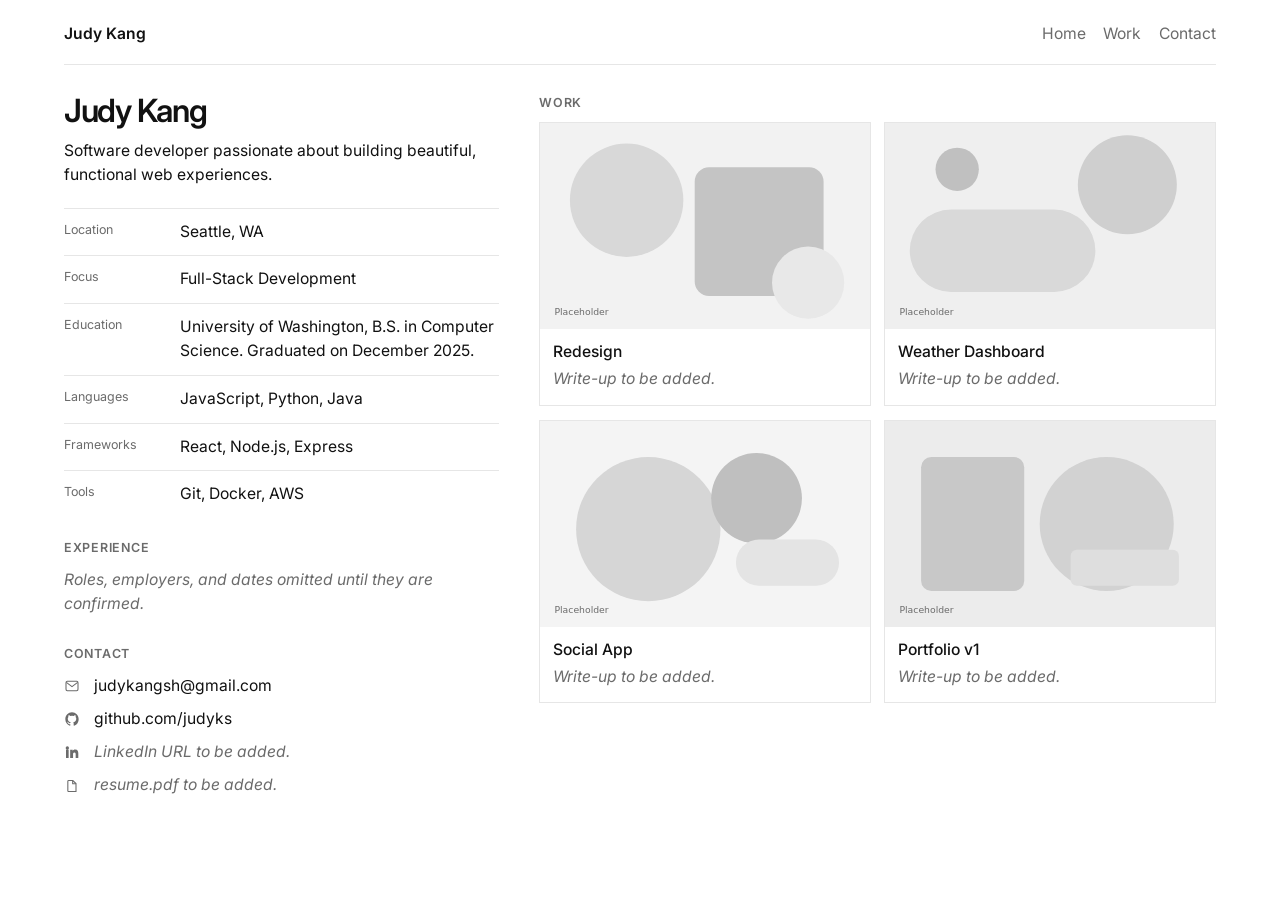
==== commit df596dfa: "Show the email copy control only on hover Keep Copy in the tab order and reveal it on focus so keybo" ====
--- a/index.html
+++ b/index.html
@@ -108,12 +108,12 @@
     <section id="contact" class="dash-contact" aria-labelledby="contact-heading">
       <h2 id="contact-heading">Contact</h2>
       <ul class="contact-list">
-        <li>
+        <li class="contact-email">
           <span class="contact-icon" aria-hidden="true">
             <svg width="16" height="16" viewBox="0 0 24 24" fill="none"><rect x="3" y="5" width="18" height="14" rx="2" stroke="currentColor" stroke-width="1.6"/><path d="M4 7l8 6 8-6" stroke="currentColor" stroke-width="1.6" stroke-linecap="round" stroke-linejoin="round"/></svg>
           </span>
           <a href="mailto:judykangsh@gmail.com">judykangsh@gmail.com</a>
-          <button type="button" class="copy-btn" data-copy="judykangsh@gmail.com">Copy</button>
+          <button type="button" class="copy-btn" data-copy="judykangsh@gmail.com" aria-label="Copy email address">Copy</button>
         </li>
         <li>
           <span class="contact-icon" aria-hidden="true">
--- a/style.css
+++ b/style.css
@@ -239,7 +239,7 @@
 }
 
 .copy-btn {
-  margin-left: 0.5rem;
+  justify-self: start;
   padding: 0;
   border: 0;
   background: none;
@@ -247,10 +247,16 @@
   font: inherit;
   font-size: 0.82rem;
   cursor: pointer;
-}
-
-.copy-btn:hover,
+  opacity: 0;
+  transition: opacity 0.16s ease, color 0.16s ease;
+}
+
+.contact-email:hover .copy-btn,
+.contact-email:focus-within .copy-btn,
+.copy-btn:focus,
+.copy-btn:focus-visible,
 .copy-btn.copied {
+  opacity: 1;
   color: var(--ink);
 }
 
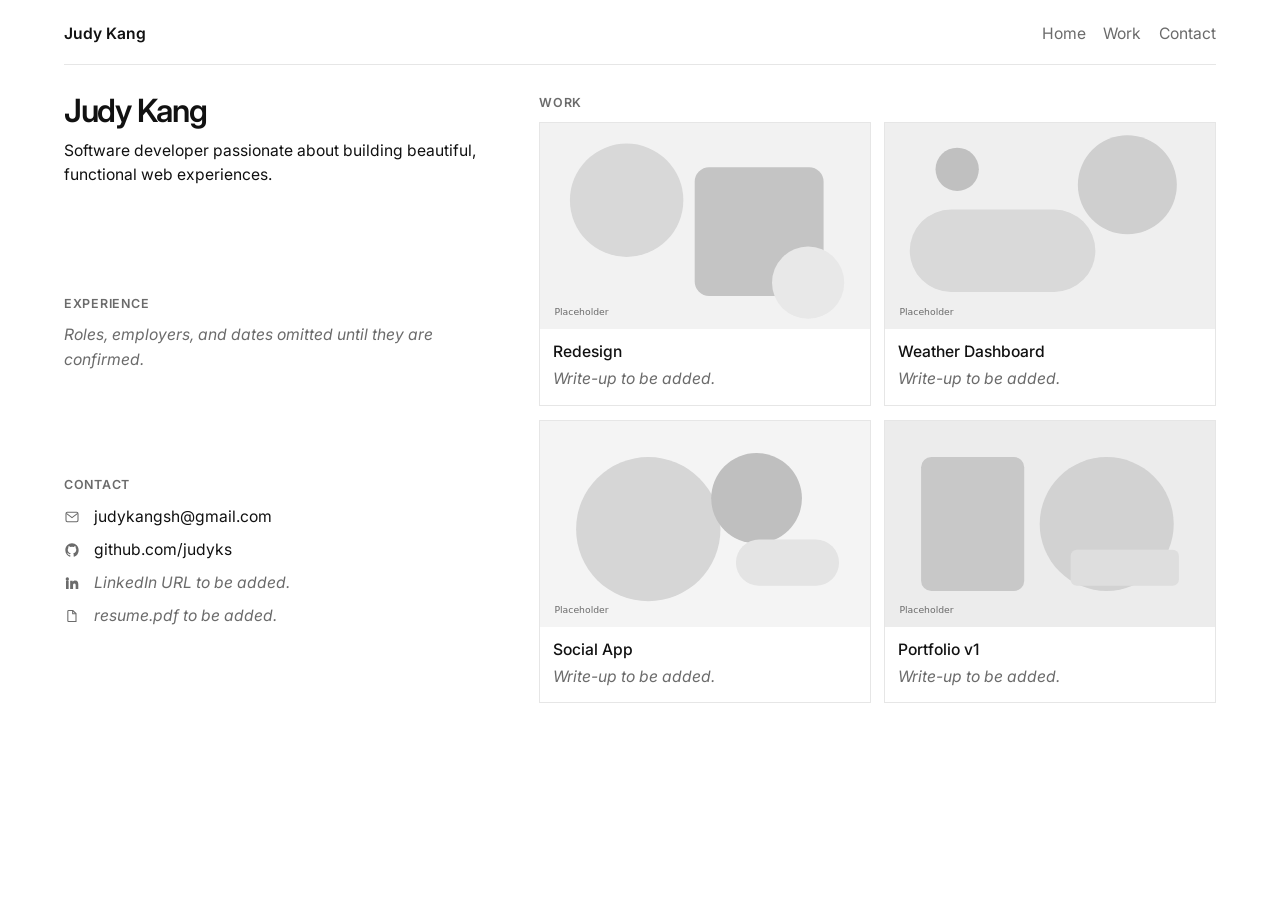
==== commit 8529905b: "Remove the homepage facts list Leave name, one-liner, work grid, and contact. Copy control is alread" ====
--- a/index.html
+++ b/index.html
@@ -30,32 +30,6 @@
     <section id="home" class="dash-intro" aria-labelledby="hero-name">
       <h1 id="hero-name">Judy Kang</h1>
       <p class="lede">Software developer passionate about building beautiful, functional web experiences.</p>
-      <dl class="facts">
-        <div>
-          <dt>Location</dt>
-          <dd>Seattle, WA</dd>
-        </div>
-        <div>
-          <dt>Focus</dt>
-          <dd>Full-Stack Development</dd>
-        </div>
-        <div>
-          <dt>Education</dt>
-          <dd>University of Washington, B.S. in Computer Science. Graduated on December 2025.</dd>
-        </div>
-        <div>
-          <dt>Languages</dt>
-          <dd>JavaScript, Python, Java</dd>
-        </div>
-        <div>
-          <dt>Frameworks</dt>
-          <dd>React, Node.js, Express</dd>
-        </div>
-        <div>
-          <dt>Tools</dt>
-          <dd>Git, Docker, AWS</dd>
-        </div>
-      </dl>
     </section>
 
     <section id="work" class="dash-work" aria-labelledby="work-heading">
@@ -108,12 +82,11 @@
     <section id="contact" class="dash-contact" aria-labelledby="contact-heading">
       <h2 id="contact-heading">Contact</h2>
       <ul class="contact-list">
-        <li class="contact-email">
+        <li>
           <span class="contact-icon" aria-hidden="true">
             <svg width="16" height="16" viewBox="0 0 24 24" fill="none"><rect x="3" y="5" width="18" height="14" rx="2" stroke="currentColor" stroke-width="1.6"/><path d="M4 7l8 6 8-6" stroke="currentColor" stroke-width="1.6" stroke-linecap="round" stroke-linejoin="round"/></svg>
           </span>
           <a href="mailto:judykangsh@gmail.com">judykangsh@gmail.com</a>
-          <button type="button" class="copy-btn" data-copy="judykangsh@gmail.com" aria-label="Copy email address">Copy</button>
         </li>
         <li>
           <span class="contact-icon" aria-hidden="true">
@@ -134,7 +107,6 @@
           <span class="empty-slot">resume.pdf to be added.</span>
         </li>
       </ul>
-      <p class="copy-status" id="copy-status" role="status" aria-live="polite"></p>
     </section>
   </main>
 
--- a/style.css
+++ b/style.css
@@ -130,32 +130,8 @@
 }
 
 .lede {
-  margin: 0 0 1.25rem;
-  color: var(--ink);
-}
-
-.facts {
-  margin: 0;
-  display: grid;
-  gap: 0.7rem 0;
-}
-
-.facts > div {
-  display: grid;
-  grid-template-columns: 6.5rem minmax(0, 1fr);
-  gap: 0.75rem;
-  padding-top: 0.7rem;
-  border-top: 1px solid var(--line);
-}
-
-.facts dt {
-  margin: 0;
-  color: var(--muted);
-  font-size: 0.78rem;
-}
-
-.facts dd {
-  margin: 0;
+  margin: 0;
+  color: var(--ink);
 }
 
 .project-grid {
@@ -220,7 +196,7 @@
 
 .contact-list li {
   display: grid;
-  grid-template-columns: 1.25rem minmax(0, max-content) auto;
+  grid-template-columns: 1.25rem minmax(0, max-content);
   align-items: center;
   gap: 0.65rem;
 }
@@ -236,35 +212,6 @@
 
 .contact-list a:hover {
   text-decoration: underline;
-}
-
-.copy-btn {
-  justify-self: start;
-  padding: 0;
-  border: 0;
-  background: none;
-  color: var(--muted);
-  font: inherit;
-  font-size: 0.82rem;
-  cursor: pointer;
-  opacity: 0;
-  transition: opacity 0.16s ease, color 0.16s ease;
-}
-
-.contact-email:hover .copy-btn,
-.contact-email:focus-within .copy-btn,
-.copy-btn:focus,
-.copy-btn:focus-visible,
-.copy-btn.copied {
-  opacity: 1;
-  color: var(--ink);
-}
-
-.copy-status {
-  min-height: 1.25em;
-  margin-top: 0.45rem;
-  color: var(--muted);
-  font-size: 0.85rem;
 }
 
 .project-page {
@@ -324,8 +271,7 @@
     gap: 1.75rem;
   }
 
-  .project-grid,
-  .facts > div {
+  .project-grid {
     grid-template-columns: 1fr;
   }
 }
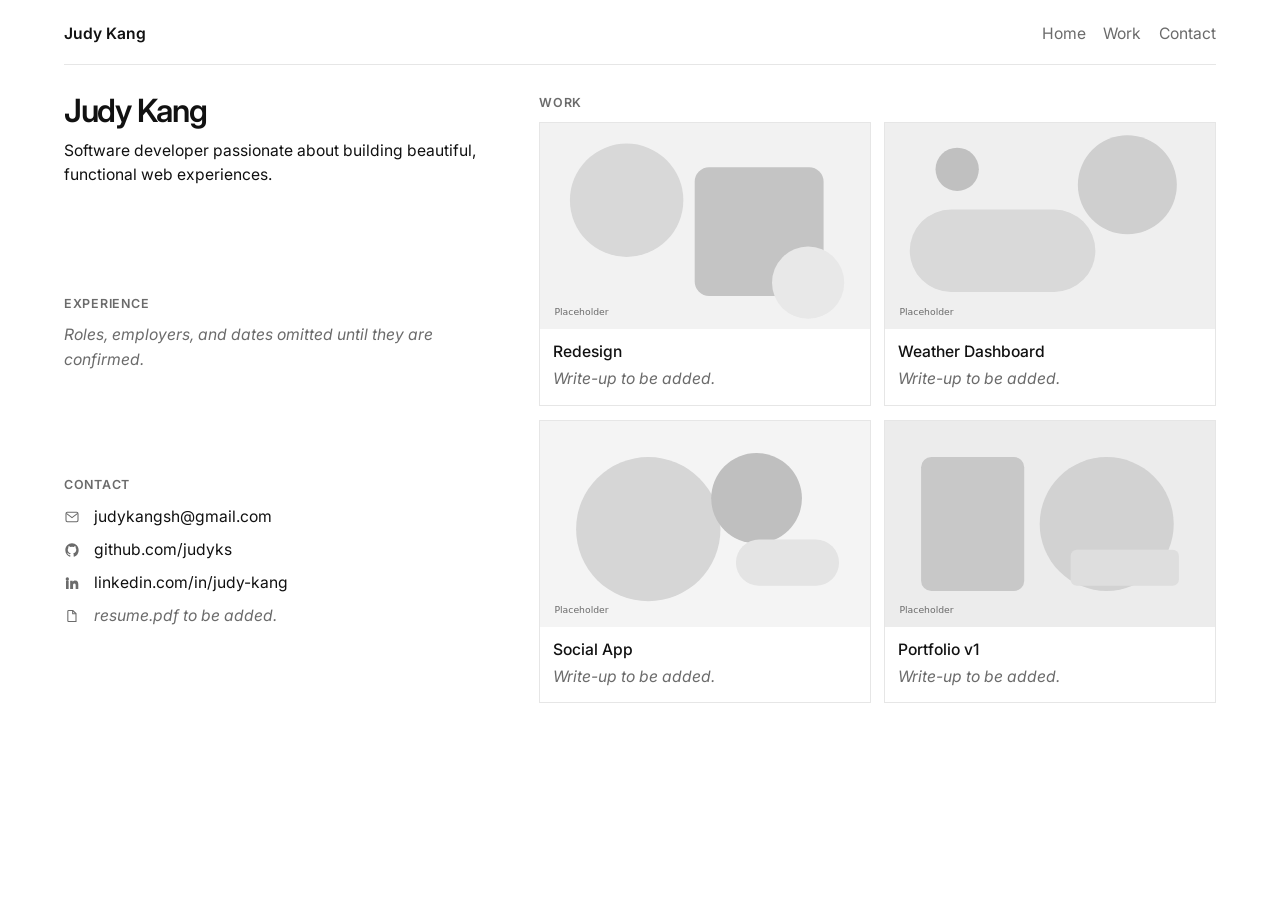
==== commit a5f474b3: "Link Contact to Judy’s LinkedIn Replace the empty LinkedIn slot with the URL she provided. Do not ad" ====
--- a/index.html
+++ b/index.html
@@ -98,7 +98,7 @@
           <span class="contact-icon" aria-hidden="true">
             <svg width="16" height="16" viewBox="0 0 24 24" fill="currentColor"><path d="M4.98 3.5A2.5 2.5 0 112.5 6a2.5 2.5 0 012.48-2.5zM3 8.75h3.96V21H3zM9.25 8.75H13v1.67h.06c.52-.98 1.8-2.01 3.7-2.01 3.96 0 4.69 2.6 4.69 5.98V21H17.5v-5.45c0-1.3-.02-2.97-1.81-2.97-1.81 0-2.09 1.41-2.09 2.87V21H9.25z"/></svg>
           </span>
-          <span class="empty-slot">LinkedIn URL to be added.</span>
+          <a href="https://www.linkedin.com/in/judy-kang/">linkedin.com/in/judy-kang</a>
         </li>
         <li>
           <span class="contact-icon" aria-hidden="true">
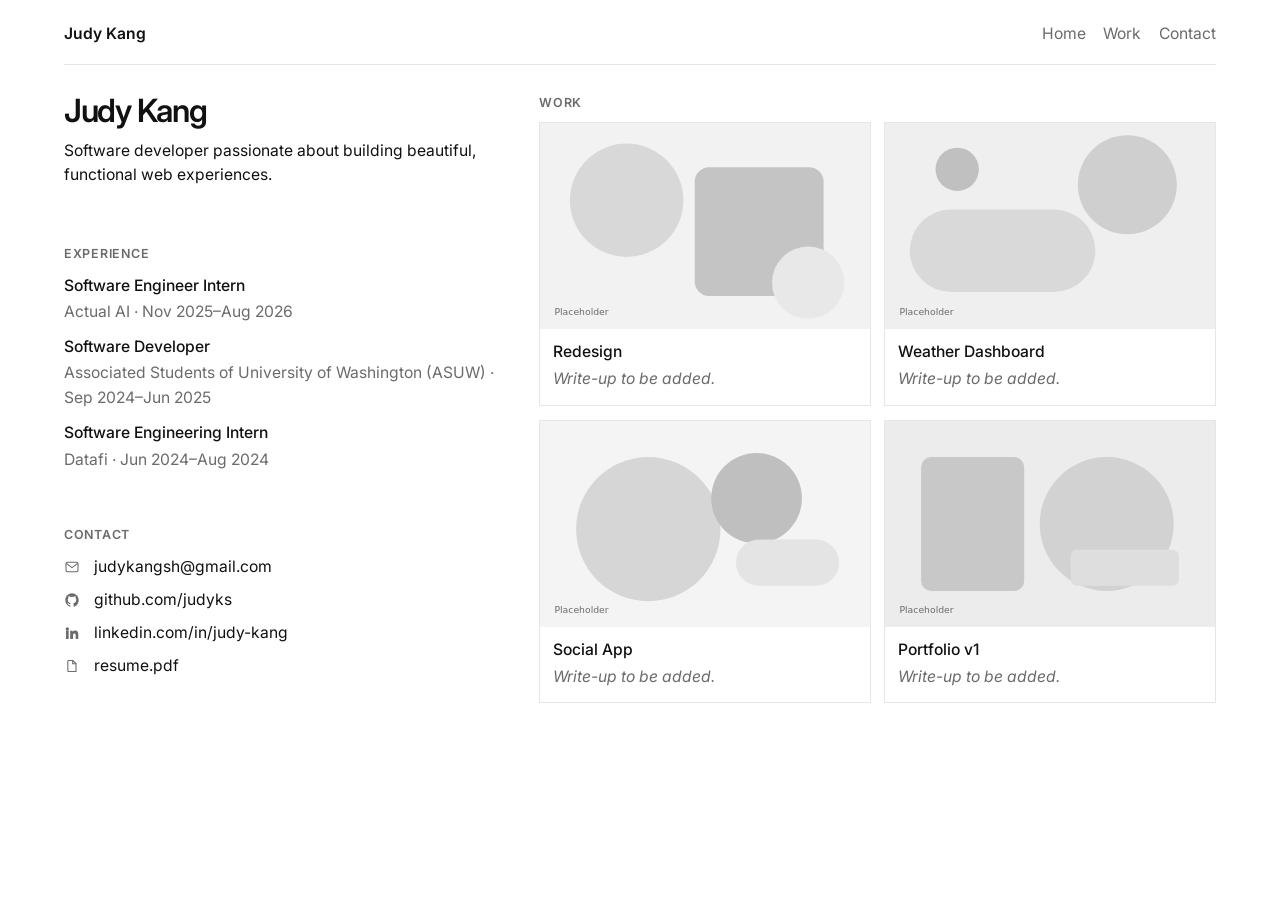
==== commit 34e9afca: "Add resume.pdf and list confirmed experience Experience is roles, employers, and dates from the resu" ====
--- a/index.html
+++ b/index.html
@@ -76,7 +76,20 @@
 
     <section id="experience" class="dash-slot" aria-labelledby="experience-heading">
       <h2 id="experience-heading">Experience</h2>
-      <p class="empty-slot">Roles, employers, and dates omitted until they are confirmed.</p>
+      <ul class="experience-list">
+        <li>
+          <span class="experience-role">Software Engineer Intern</span>
+          <span class="experience-meta">Actual AI · Nov 2025–Aug 2026</span>
+        </li>
+        <li>
+          <span class="experience-role">Software Developer</span>
+          <span class="experience-meta">Associated Students of University of Washington (ASUW) · Sep 2024–Jun 2025</span>
+        </li>
+        <li>
+          <span class="experience-role">Software Engineering Intern</span>
+          <span class="experience-meta">Datafi · Jun 2024–Aug 2024</span>
+        </li>
+      </ul>
     </section>
 
     <section id="contact" class="dash-contact" aria-labelledby="contact-heading">
@@ -104,7 +117,7 @@
           <span class="contact-icon" aria-hidden="true">
             <svg width="16" height="16" viewBox="0 0 24 24" fill="none"><path d="M7 3.75h6.2L18 8.4V20.25H7A1.25 1.25 0 015.75 19V5A1.25 1.25 0 017 3.75z" stroke="currentColor" stroke-width="1.6"/><path d="M13 3.75V8.5h5" stroke="currentColor" stroke-width="1.6" stroke-linejoin="round"/></svg>
           </span>
-          <span class="empty-slot">resume.pdf to be added.</span>
+          <a href="resume.pdf">resume.pdf</a>
         </li>
       </ul>
     </section>
--- a/style.css
+++ b/style.css
@@ -186,6 +186,27 @@
   padding-top: 0.2rem;
 }
 
+.experience-list {
+  list-style: none;
+  margin: 0;
+  padding: 0;
+  display: grid;
+  gap: 0.7rem;
+}
+
+.experience-list li {
+  display: grid;
+  gap: 0.12rem;
+}
+
+.experience-role {
+  font-weight: 500;
+}
+
+.experience-meta {
+  color: var(--muted);
+}
+
 .contact-list {
   list-style: none;
   margin: 0;
